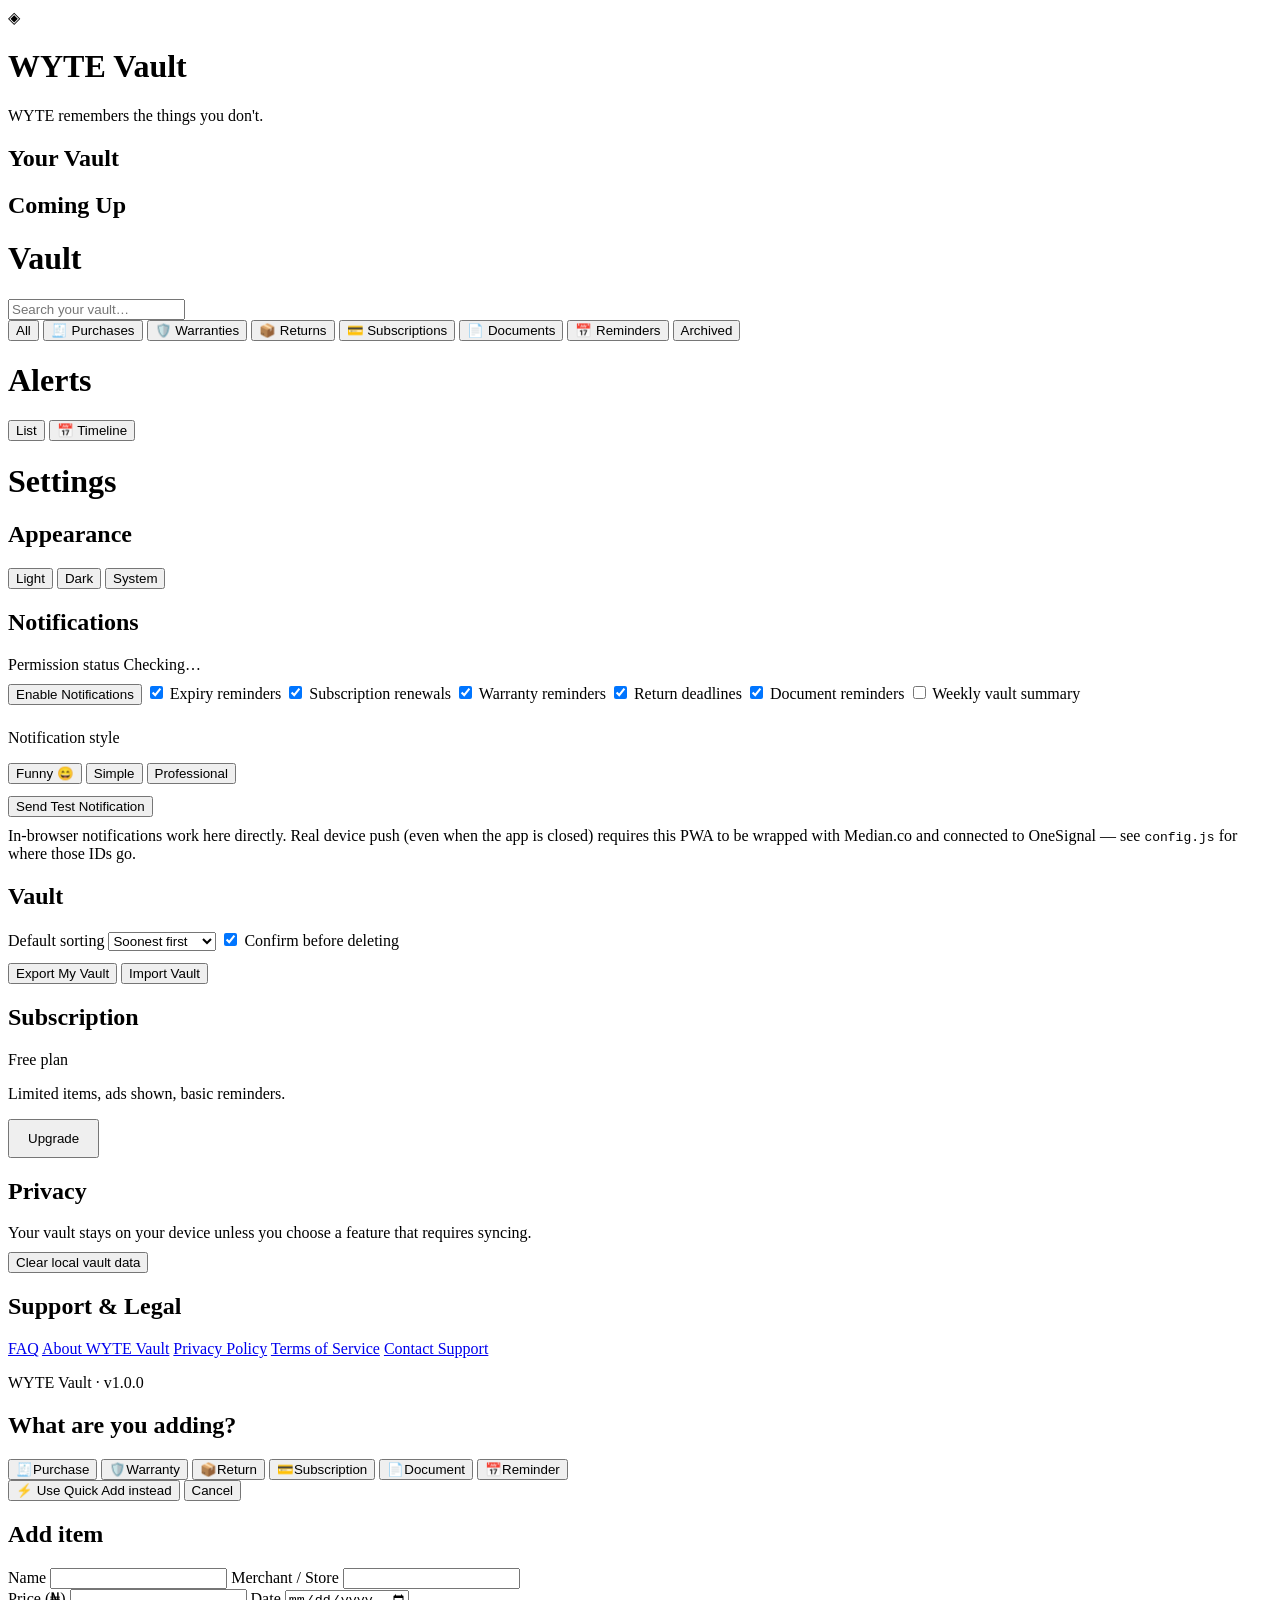
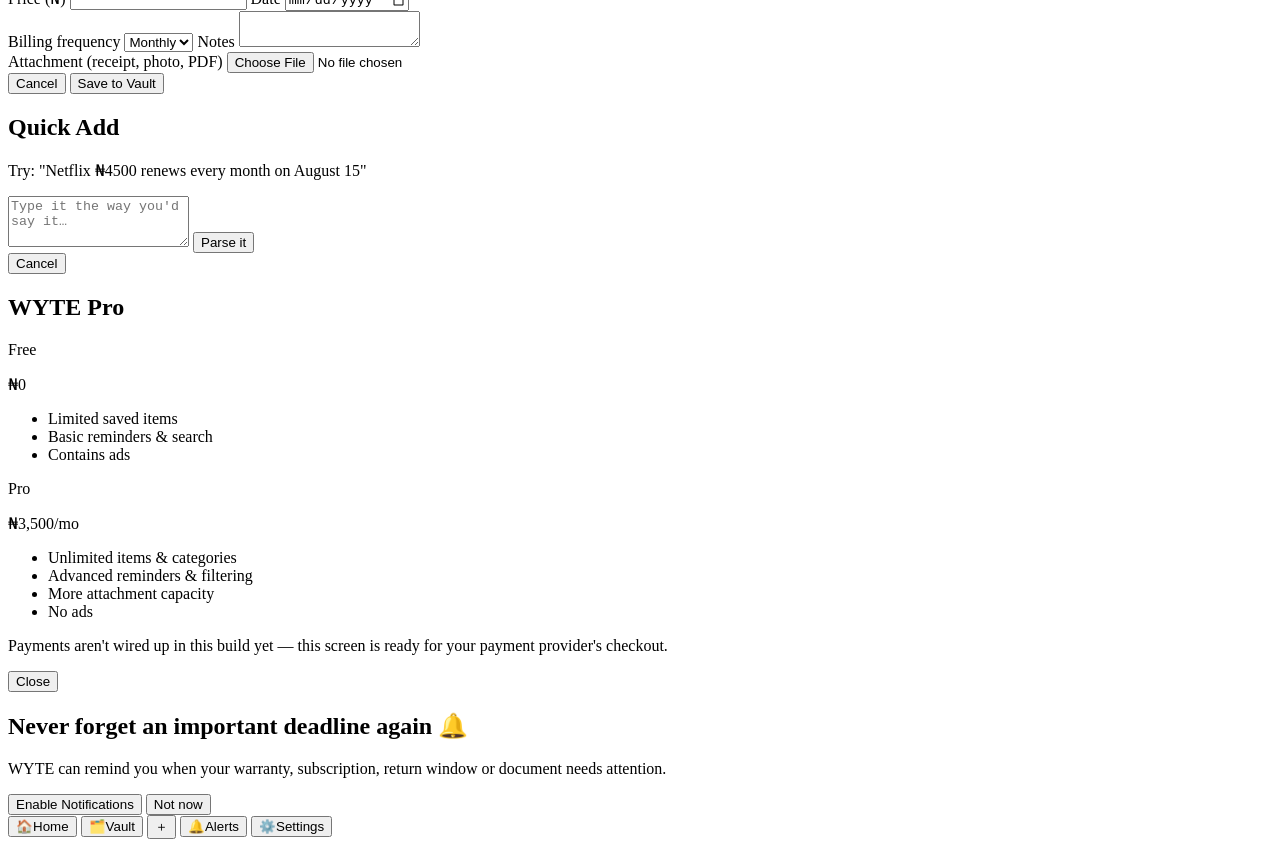
==== index.html @ b4e45feb "Rename index-2.html to index.html" ====
<!DOCTYPE html>
<html lang="en">
<head>
<meta charset="UTF-8">
<meta name="viewport" content="width=device-width, initial-scale=1, viewport-fit=cover">
<title>WYTE Vault — WYTE remembers the things you don't.</title>
<meta name="description" content="Track receipts, warranties, subscriptions and documents in one private vault. WYTE remembers the things you don't.">
<meta name="theme-color" content="#16332D">
<link rel="manifest" href="manifest.json">
<link rel="icon" type="image/png" sizes="32x32" href="assets/icons/favicon-32.png">
<link rel="icon" type="image/png" sizes="16x16" href="assets/icons/favicon-16.png">
<link rel="apple-touch-icon" href="assets/icons/apple-touch-icon.png">
<link rel="stylesheet" href="style.css">
<link rel="preconnect" href="https://fonts.googleapis.com">
<link rel="preconnect" href="https://fonts.gstatic.com" crossorigin>
<link href="https://fonts.googleapis.com/css2?family=Fraunces:opsz,wght@9..144,500;9..144,600;9..144,700&family=Public+Sans:wght@400;500;600;700&family=IBM+Plex+Mono:wght@500;600&display=swap" rel="stylesheet">
</head>
<body>

<div class="app">

  <!-- ===== HOME / DASHBOARD ===== -->
  <main id="view-home" class="view view--active" data-view="home">

    <header class="topbar">
      <div class="topbar__brand">
        <span class="brand-mark" aria-hidden="true">◈</span>
        <div>
          <h1 class="brand-title">WYTE Vault</h1>
          <p class="brand-tagline">WYTE remembers the things you don't.</p>
        </div>
      </div>
    </header>

    <section class="ledger-summary" aria-label="Vault overview">
      <h2 class="section-eyebrow">Your Vault</h2>
      <div class="ledger-summary__row" id="summary-row">
        <!-- filled by JS -->
      </div>
    </section>

    <section class="coming-up" aria-label="Coming up">
      <div class="section-head">
        <h2 class="section-eyebrow">Coming Up</h2>
      </div>
      <div id="coming-up-list" class="stack">
        <!-- filled by JS -->
      </div>
    </section>

  </main>

  <!-- ===== VAULT (ALL ITEMS) ===== -->
  <main id="view-vault" class="view" data-view="vault">
    <header class="subpage-header">
      <h1 class="subpage-title">Vault</h1>
    </header>

    <div class="search-row">
      <input type="search" id="search-input" class="search-input" placeholder="Search your vault…" aria-label="Search your vault">
    </div>

    <div class="filter-row" id="filter-row" role="tablist" aria-label="Filter by category">
      <button class="chip chip--active" data-filter="all" role="tab" aria-selected="true">All</button>
      <button class="chip" data-filter="purchase" role="tab" aria-selected="false">🧾 Purchases</button>
      <button class="chip" data-filter="warranty" role="tab" aria-selected="false">🛡️ Warranties</button>
      <button class="chip" data-filter="return" role="tab" aria-selected="false">📦 Returns</button>
      <button class="chip" data-filter="subscription" role="tab" aria-selected="false">💳 Subscriptions</button>
      <button class="chip" data-filter="document" role="tab" aria-selected="false">📄 Documents</button>
      <button class="chip" data-filter="reminder" role="tab" aria-selected="false">📅 Reminders</button>
      <button class="chip" data-filter="archived" role="tab" aria-selected="false">Archived</button>
    </div>

    <div id="vault-list" class="stack">
      <!-- filled by JS -->
    </div>
  </main>

  <!-- ===== ALERTS ===== -->
  <main id="view-alerts" class="view" data-view="alerts">
    <header class="subpage-header">
      <h1 class="subpage-title">Alerts</h1>
    </header>
    <div class="filter-row" style="margin-bottom:14px;">
      <button class="chip chip--active" id="alerts-mode-list" data-mode="list">List</button>
      <button class="chip" id="alerts-mode-timeline" data-mode="timeline">📅 Timeline</button>
    </div>
    <div id="alerts-list" class="stack">
      <!-- filled by JS -->
    </div>
    <div id="alerts-timeline" class="stack" style="display:none;">
      <!-- filled by JS -->
    </div>
  </main>

  <!-- ===== SETTINGS ===== -->
  <main id="view-settings" class="view" data-view="settings">
    <header class="subpage-header">
      <h1 class="subpage-title">Settings</h1>
    </header>

    <div class="settings-group">
      <h2 class="settings-group__title">Appearance</h2>
      <div class="segmented" id="appearance-segmented">
        <button class="segmented__btn" data-appearance="light">Light</button>
        <button class="segmented__btn" data-appearance="dark">Dark</button>
        <button class="segmented__btn" data-appearance="system">System</button>
      </div>
    </div>

    <div class="settings-group">
      <h2 class="settings-group__title">Notifications</h2>
      <div class="settings-row">
        <span>Permission status</span>
        <span class="settings-row__value" id="notif-permission-status">Checking…</span>
      </div>
      <button class="btn btn--ghost" id="enable-notif-btn" style="margin:10px 0;">Enable Notifications</button>
      <label class="toggle-row"><input type="checkbox" data-notif-pref="expiry" checked> Expiry reminders</label>
      <label class="toggle-row"><input type="checkbox" data-notif-pref="subscription" checked> Subscription renewals</label>
      <label class="toggle-row"><input type="checkbox" data-notif-pref="warranty" checked> Warranty reminders</label>
      <label class="toggle-row"><input type="checkbox" data-notif-pref="return" checked> Return deadlines</label>
      <label class="toggle-row"><input type="checkbox" data-notif-pref="document" checked> Document reminders</label>
      <label class="toggle-row"><input type="checkbox" data-notif-pref="weekly"> Weekly vault summary</label>

      <p class="field__label" style="margin-top:14px;">Notification style</p>
      <div class="segmented" id="notif-style-segmented">
        <button class="segmented__btn" data-style="funny">Funny 😄</button>
        <button class="segmented__btn" data-style="simple">Simple</button>
        <button class="segmented__btn" data-style="professional">Professional</button>
      </div>
      <button class="btn btn--ghost" id="send-test-notif-btn" style="margin-top:12px;">Send Test Notification</button>
      <p class="field__label" style="margin-top:10px; font-weight:400; color:var(--ink-muted);">
        In-browser notifications work here directly. Real device push (even when the app is closed) requires this PWA to be wrapped with Median.co and connected to OneSignal — see <code>config.js</code> for where those IDs go.
      </p>
    </div>

    <div class="settings-group">
      <h2 class="settings-group__title">Vault</h2>
      <label class="field" style="margin-bottom:10px;">
        <span class="field__label">Default sorting</span>
        <select id="setting-default-sort">
          <option value="soonest">Soonest first</option>
          <option value="newest">Newest added</option>
          <option value="name">Name (A–Z)</option>
        </select>
      </label>
      <label class="toggle-row"><input type="checkbox" id="setting-confirm-delete" checked> Confirm before deleting</label>
      <div class="settings-row" style="margin-top:12px;">
        <button class="btn btn--ghost" id="export-vault-btn">Export My Vault</button>
        <button class="btn btn--ghost" id="import-vault-btn">Import Vault</button>
        <input type="file" id="import-vault-input" accept="application/json" style="display:none;">
      </div>
    </div>

    <div class="settings-group">
      <h2 class="settings-group__title">Subscription</h2>
      <div class="plan-card" id="plan-card">
        <div>
          <p class="plan-card__name">Free plan</p>
          <p class="plan-card__desc">Limited items, ads shown, basic reminders.</p>
        </div>
        <button class="btn btn--primary" style="width:auto; padding:10px 18px;" id="open-pricing-btn">Upgrade</button>
      </div>
    </div>

    <div class="settings-group">
      <h2 class="settings-group__title">Privacy</h2>
      <p class="field__label" style="font-weight:400; color:var(--ink-muted); margin-bottom:10px;">
        Your vault stays on your device unless you choose a feature that requires syncing.
      </p>
      <button class="btn btn--ghost" id="clear-data-btn">Clear local vault data</button>
    </div>

    <div class="settings-group">
      <h2 class="settings-group__title">Support &amp; Legal</h2>
      <a class="settings-link" href="faq.html">FAQ</a>
      <a class="settings-link" href="about.html">About WYTE Vault</a>
      <a class="settings-link" href="privacy.html">Privacy Policy</a>
      <a class="settings-link" href="terms.html">Terms of Service</a>
      <a class="settings-link" href="mailto:support@wytevault.app">Contact Support</a>
    </div>

    <p class="app-version">WYTE Vault · v1.0.0</p>
  </main>

  <!-- ===== ADD ITEM: CATEGORY PICKER ===== -->
  <div id="sheet-add-category" class="sheet" aria-hidden="true">
    <div class="sheet__panel">
      <div class="sheet__handle" aria-hidden="true"></div>
      <h2 class="sheet__title">What are you adding?</h2>
      <div class="category-grid">
        <button class="category-btn" data-category="purchase"><span>🧾</span>Purchase</button>
        <button class="category-btn" data-category="warranty"><span>🛡️</span>Warranty</button>
        <button class="category-btn" data-category="return"><span>📦</span>Return</button>
        <button class="category-btn" data-category="subscription"><span>💳</span>Subscription</button>
        <button class="category-btn" data-category="document"><span>📄</span>Document</button>
        <button class="category-btn" data-category="reminder"><span>📅</span>Reminder</button>
      </div>
      <button class="btn btn--text" id="quick-add-open-btn">⚡ Use Quick Add instead</button>
      <button class="btn btn--text btn--muted" data-close-sheet="sheet-add-category">Cancel</button>
    </div>
  </div>

  <!-- ===== ADD ITEM: FORM ===== -->
  <div id="sheet-add-form" class="sheet" aria-hidden="true">
    <div class="sheet__panel">
      <div class="sheet__handle" aria-hidden="true"></div>
      <h2 class="sheet__title" id="add-form-title">Add item</h2>
      <form id="add-item-form" class="item-form">
        <label class="field">
          <span class="field__label" id="field-label-name">Name</span>
          <input type="text" name="name" id="field-name" required>
        </label>
        <label class="field" id="field-wrap-org">
          <span class="field__label" id="field-label-org">Merchant / Store</span>
          <input type="text" name="org" id="field-org">
        </label>
        <div class="field-row">
          <label class="field" id="field-wrap-price">
            <span class="field__label">Price (₦)</span>
            <input type="number" name="price" id="field-price" min="0" step="0.01">
          </label>
          <label class="field">
            <span class="field__label" id="field-label-date">Date</span>
            <input type="date" name="date" id="field-date" required>
          </label>
        </div>
        <label class="field" id="field-wrap-freq">
          <span class="field__label">Billing frequency</span>
          <select name="frequency" id="field-frequency">
            <option value="monthly">Monthly</option>
            <option value="yearly">Yearly</option>
            <option value="weekly">Weekly</option>
          </select>
        </label>
        <label class="field">
          <span class="field__label">Notes</span>
          <textarea name="notes" id="field-notes" rows="2"></textarea>
        </label>
        <div class="field">
          <span class="field__label">Attachment (receipt, photo, PDF)</span>
          <input type="file" id="field-attachment" accept="image/*,application/pdf">
          <div id="attachment-preview"></div>
        </div>
        <div class="sheet__actions">
          <button type="button" class="btn btn--ghost" data-close-sheet="sheet-add-form">Cancel</button>
          <button type="submit" class="btn btn--primary">Save to Vault</button>
        </div>
      </form>
    </div>
  </div>

  <!-- ===== QUICK ADD ===== -->
  <div id="sheet-quick-add" class="sheet" aria-hidden="true">
    <div class="sheet__panel">
      <div class="sheet__handle" aria-hidden="true"></div>
      <h2 class="sheet__title">Quick Add</h2>
      <p class="sheet__hint">Try: "Netflix ₦4500 renews every month on August 15"</p>
      <textarea id="quick-add-input" class="quick-add-textarea" rows="3" placeholder="Type it the way you'd say it…"></textarea>
      <button class="btn btn--primary" id="quick-add-parse-btn" type="button">Parse it</button>
      <div id="quick-add-preview"></div>
      <button class="btn btn--text btn--muted" data-close-sheet="sheet-quick-add">Cancel</button>
    </div>
  </div>

  <!-- ===== ITEM DETAIL ===== -->
  <div id="sheet-detail" class="sheet" aria-hidden="true">
    <div class="sheet__panel">
      <div class="sheet__handle" aria-hidden="true"></div>
      <div id="detail-content"><!-- filled by JS --></div>
    </div>
  </div>

  <!-- ===== PRICING / UPGRADE ===== -->
  <div id="sheet-pricing" class="sheet" aria-hidden="true">
    <div class="sheet__panel">
      <div class="sheet__handle" aria-hidden="true"></div>
      <h2 class="sheet__title">WYTE Pro</h2>
      <div class="pricing-cards">
        <div class="pricing-card">
          <p class="pricing-card__name">Free</p>
          <p class="pricing-card__price">₦0</p>
          <ul class="pricing-card__list">
            <li>Limited saved items</li>
            <li>Basic reminders &amp; search</li>
            <li>Contains ads</li>
          </ul>
        </div>
        <div class="pricing-card pricing-card--pro">
          <p class="pricing-card__name">Pro</p>
          <p class="pricing-card__price" id="pro-price">₦3,500<span>/mo</span></p>
          <ul class="pricing-card__list">
            <li>Unlimited items &amp; categories</li>
            <li>Advanced reminders &amp; filtering</li>
            <li>More attachment capacity</li>
            <li>No ads</li>
          </ul>
        </div>
      </div>
      <p class="sheet__hint">Payments aren't wired up in this build yet — this screen is ready for your payment provider's checkout.</p>
      <button class="btn btn--text btn--muted" data-close-sheet="sheet-pricing">Close</button>
    </div>
  </div>

  <!-- ===== NOTIFICATION PERMISSION ===== -->
  <div id="sheet-notif-permission" class="sheet" aria-hidden="true">
    <div class="sheet__panel">
      <div class="sheet__handle" aria-hidden="true"></div>
      <h2 class="sheet__title">Never forget an important deadline again 🔔</h2>
      <p class="sheet__hint">WYTE can remind you when your warranty, subscription, return window or document needs attention.</p>
      <button class="btn btn--primary" id="notif-permission-enable-btn">Enable Notifications</button>
      <button class="btn btn--text btn--muted" data-close-sheet="sheet-notif-permission">Not now</button>
    </div>
  </div>

  <!-- ===== ONBOARDING ===== -->
  <div id="sheet-onboarding" class="sheet sheet--onboarding" aria-hidden="true">
    <div class="sheet__panel">
      <div id="onboarding-slides"></div>
    </div>
  </div>

  <!-- ===== BOTTOM NAV ===== -->
  <nav class="bottom-nav" aria-label="Primary">
    <button class="nav-btn nav-btn--active" data-nav="home">
      <span class="nav-icon" aria-hidden="true">🏠</span><span>Home</span>
    </button>
    <button class="nav-btn" data-nav="vault">
      <span class="nav-icon" aria-hidden="true">🗂️</span><span>Vault</span>
    </button>
    <button class="nav-btn nav-btn--add" id="nav-add-btn" aria-label="Add item">
      <span class="nav-icon nav-icon--add" aria-hidden="true">＋</span>
    </button>
    <button class="nav-btn" data-nav="alerts">
      <span class="nav-icon" aria-hidden="true">🔔</span><span>Alerts</span>
    </button>
    <button class="nav-btn" data-nav="settings">
      <span class="nav-icon" aria-hidden="true">⚙️</span><span>Settings</span>
    </button>
  </nav>

</div>

<script src="config.js"></script>
<script src="app.js"></script>
</body>
</html>
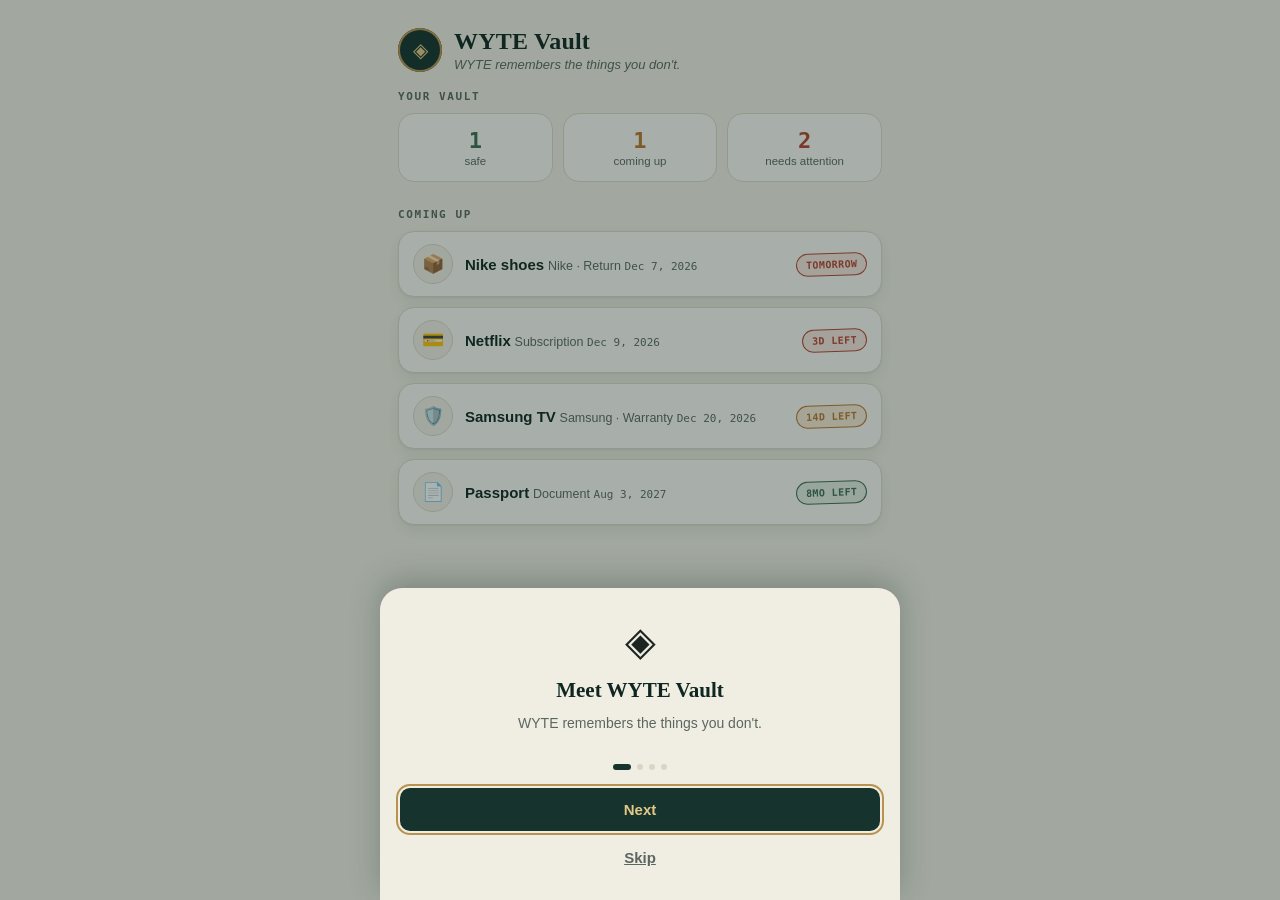
==== commit 21e6903b: "Add files via upload" ====
--- a/index.html
+++ b/index.html
@@ -128,10 +128,6 @@
         <button class="segmented__btn" data-style="simple">Simple</button>
         <button class="segmented__btn" data-style="professional">Professional</button>
       </div>
-      <button class="btn btn--ghost" id="send-test-notif-btn" style="margin-top:12px;">Send Test Notification</button>
-      <p class="field__label" style="margin-top:10px; font-weight:400; color:var(--ink-muted);">
-        In-browser notifications work here directly. Real device push (even when the app is closed) requires this PWA to be wrapped with Median.co and connected to OneSignal — see <code>config.js</code> for where those IDs go.
-      </p>
     </div>
 
     <div class="settings-group">
@@ -152,6 +148,30 @@
       </div>
     </div>
 
+    <div class="settings-group" id="settings-group-sync">
+      <h2 class="settings-group__title">Backup &amp; Sync <span class="badge-optional">optional</span></h2>
+      <p class="field__label" style="font-weight:400; color:var(--ink-muted); margin-bottom:10px;">
+        Your vault works fully without this. Signing in only backs up item details (not attachment files) to your Google account, so you can restore them if you lose this device.
+      </p>
+      <div id="sync-signed-out">
+        <button class="btn btn--ghost" id="google-signin-btn">
+          <img src="https://www.gstatic.com/images/branding/product/1x/gsa_512dp.png" alt="" width="16" height="16" style="vertical-align:-3px; margin-right:6px;">
+          Sign in with Google
+        </button>
+      </div>
+      <div id="sync-signed-in" style="display:none;">
+        <div class="settings-row" style="margin-bottom:10px;">
+          <span id="sync-account-email">—</span>
+          <button class="btn btn--text btn--muted" id="google-signout-btn" style="width:auto; padding:4px;">Sign out</button>
+        </div>
+        <p class="settings-row__value" id="sync-last-backup" style="margin-bottom:10px;">Not backed up yet</p>
+        <div class="settings-row">
+          <button class="btn btn--ghost" id="backup-now-btn">Back up now</button>
+          <button class="btn btn--ghost" id="restore-backup-btn">Restore latest</button>
+        </div>
+      </div>
+    </div>
+
     <div class="settings-group">
       <h2 class="settings-group__title">Subscription</h2>
       <div class="plan-card" id="plan-card">
@@ -184,7 +204,7 @@
   </main>
 
   <!-- ===== ADD ITEM: CATEGORY PICKER ===== -->
-  <div id="sheet-add-category" class="sheet" aria-hidden="true">
+  <dialog id="sheet-add-category" class="sheet">
     <div class="sheet__panel">
       <div class="sheet__handle" aria-hidden="true"></div>
       <h2 class="sheet__title">What are you adding?</h2>
@@ -199,10 +219,10 @@
       <button class="btn btn--text" id="quick-add-open-btn">⚡ Use Quick Add instead</button>
       <button class="btn btn--text btn--muted" data-close-sheet="sheet-add-category">Cancel</button>
     </div>
-  </div>
+  </dialog>
 
   <!-- ===== ADD ITEM: FORM ===== -->
-  <div id="sheet-add-form" class="sheet" aria-hidden="true">
+  <dialog id="sheet-add-form" class="sheet">
     <div class="sheet__panel">
       <div class="sheet__handle" aria-hidden="true"></div>
       <h2 class="sheet__title" id="add-form-title">Add item</h2>
@@ -248,10 +268,10 @@
         </div>
       </form>
     </div>
-  </div>
+  </dialog>
 
   <!-- ===== QUICK ADD ===== -->
-  <div id="sheet-quick-add" class="sheet" aria-hidden="true">
+  <dialog id="sheet-quick-add" class="sheet">
     <div class="sheet__panel">
       <div class="sheet__handle" aria-hidden="true"></div>
       <h2 class="sheet__title">Quick Add</h2>
@@ -261,18 +281,18 @@
       <div id="quick-add-preview"></div>
       <button class="btn btn--text btn--muted" data-close-sheet="sheet-quick-add">Cancel</button>
     </div>
-  </div>
+  </dialog>
 
   <!-- ===== ITEM DETAIL ===== -->
-  <div id="sheet-detail" class="sheet" aria-hidden="true">
+  <dialog id="sheet-detail" class="sheet">
     <div class="sheet__panel">
       <div class="sheet__handle" aria-hidden="true"></div>
       <div id="detail-content"><!-- filled by JS --></div>
     </div>
-  </div>
+  </dialog>
 
   <!-- ===== PRICING / UPGRADE ===== -->
-  <div id="sheet-pricing" class="sheet" aria-hidden="true">
+  <dialog id="sheet-pricing" class="sheet">
     <div class="sheet__panel">
       <div class="sheet__handle" aria-hidden="true"></div>
       <h2 class="sheet__title">WYTE Pro</h2>
@@ -300,10 +320,10 @@
       <p class="sheet__hint">Payments aren't wired up in this build yet — this screen is ready for your payment provider's checkout.</p>
       <button class="btn btn--text btn--muted" data-close-sheet="sheet-pricing">Close</button>
     </div>
-  </div>
+  </dialog>
 
   <!-- ===== NOTIFICATION PERMISSION ===== -->
-  <div id="sheet-notif-permission" class="sheet" aria-hidden="true">
+  <dialog id="sheet-notif-permission" class="sheet">
     <div class="sheet__panel">
       <div class="sheet__handle" aria-hidden="true"></div>
       <h2 class="sheet__title">Never forget an important deadline again 🔔</h2>
@@ -311,14 +331,32 @@
       <button class="btn btn--primary" id="notif-permission-enable-btn">Enable Notifications</button>
       <button class="btn btn--text btn--muted" data-close-sheet="sheet-notif-permission">Not now</button>
     </div>
-  </div>
+  </dialog>
 
   <!-- ===== ONBOARDING ===== -->
-  <div id="sheet-onboarding" class="sheet sheet--onboarding" aria-hidden="true">
+  <dialog id="sheet-onboarding" class="sheet sheet--onboarding">
     <div class="sheet__panel">
       <div id="onboarding-slides"></div>
     </div>
-  </div>
+  </dialog>
+
+  <!-- ===== AD (self-hosted cross-promo, replaces third-party ad network) ===== -->
+  <dialog id="sheet-ad" class="sheet sheet--ad">
+    <div class="sheet__panel sheet__panel--ad">
+      <div class="ad-video-wrap">
+        <video id="ad-video" src="assets/ads/wynote-promo.mp4" playsinline muted autoplay></video>
+        <span class="ad-badge">Ad</span>
+        <button class="ad-close-btn" id="ad-close-btn" disabled>
+          <span id="ad-close-count">8</span>
+        </button>
+      </div>
+      <div class="ad-footer">
+        <p class="ad-footer__text">Wynote — from the makers of WYTE Vault</p>
+        <button class="btn btn--primary" id="ad-cta-btn">Try Wynote</button>
+        <button class="btn btn--text btn--muted" id="ad-remove-ads-btn">Remove ads with Pro</button>
+      </div>
+    </div>
+  </dialog>
 
   <!-- ===== BOTTOM NAV ===== -->
   <nav class="bottom-nav" aria-label="Primary">
@@ -341,6 +379,9 @@
 
 </div>
 
+<script src="https://www.gstatic.com/firebasejs/10.12.2/firebase-app-compat.js"></script>
+<script src="https://www.gstatic.com/firebasejs/10.12.2/firebase-auth-compat.js"></script>
+<script src="https://www.gstatic.com/firebasejs/10.12.2/firebase-firestore-compat.js"></script>
 <script src="config.js"></script>
 <script src="app.js"></script>
 </body>
--- a/style.css
+++ b/style.css
@@ -0,0 +1,407 @@
+/* =========================================================
+   WYTE VAULT — design tokens
+   Concept: a bank-vault ledger. Deep ink-teal + brass accent,
+   stamped circular status badges, monospace ledger digits.
+   ========================================================= */
+:root{
+  --ink-900: #0F2622;
+  --ink-800: #16332D;
+  --ink-700: #1F473F;
+  --brass:   #B9924F;
+  --brass-light: #E4C888;
+  --paper:   #F0EEE3;
+  --paper-raised: #FAF9F3;
+  --paper-line: #DAD6C6;
+  --ink-text: #1B2420;
+  --ink-muted: #5B6660;
+
+  --red:    #B4432E;
+  --red-bg: #F6E4DE;
+  --amber:  #B9762F;
+  --amber-bg: #F5E7D3;
+  --yellow: #8C8330;
+  --yellow-bg: #F2EFD5;
+  --green:  #3F6B4E;
+  --green-bg: #E1EBE1;
+
+  --font-display: 'Fraunces', Georgia, serif;
+  --font-body: 'Public Sans', -apple-system, BlinkMacSystemFont, sans-serif;
+  --font-mono: 'IBM Plex Mono', ui-monospace, monospace;
+
+  --radius-sm: 10px;
+  --radius-md: 16px;
+  --radius-lg: 22px;
+
+  --shadow-card: 0 1px 2px rgba(15,38,34,0.06), 0 6px 16px rgba(15,38,34,0.07);
+  --shadow-sheet: 0 -8px 30px rgba(15,38,34,0.25);
+}
+
+html.theme-dark{
+  --paper: #12201D;
+  --paper-raised: #182B26;
+  --paper-line: #294038;
+  --ink-text: #EDEAE0;
+  --ink-muted: #9BAAA3;
+  --ink-900: #F3F1E7;
+}
+html.theme-dark .brand-mark{ box-shadow: inset 0 0 0 2px var(--brass); }
+html.theme-dark .nav-icon--add{ box-shadow: 0 4px 14px rgba(0,0,0,0.5); }
+
+*{ box-sizing: border-box; }
+html,body{ height: 100%; }
+body{
+  margin: 0;
+  background: var(--paper);
+  color: var(--ink-text);
+  font-family: var(--font-body);
+  -webkit-font-smoothing: antialiased;
+}
+button, input, select, textarea{ font-family: inherit; }
+button{ cursor: pointer; }
+@media (prefers-reduced-motion: reduce){
+  *{ animation-duration: 0.01ms !important; transition-duration: 0.01ms !important; }
+}
+
+.app{
+  max-width: 520px;
+  margin: 0 auto;
+  min-height: 100vh;
+  padding-bottom: 92px;
+  position: relative;
+}
+
+/* ---------- Views ---------- */
+.view{ display: none; padding: 20px 18px 12px; animation: fadeIn .25s ease; }
+.view--active{ display: block; }
+@keyframes fadeIn{ from{ opacity: 0; transform: translateY(6px);} to{ opacity: 1; transform: translateY(0);} }
+
+/* ---------- Top bar ---------- */
+.topbar{ padding: 8px 0 18px; }
+.topbar__brand{ display: flex; align-items: center; gap: 12px; }
+.brand-mark{
+  display: inline-flex; align-items: center; justify-content: center;
+  width: 44px; height: 44px; border-radius: 50%;
+  background: var(--ink-800); color: var(--brass-light);
+  font-size: 20px; flex-shrink: 0;
+  box-shadow: inset 0 0 0 2px var(--brass);
+}
+.brand-title{
+  font-family: var(--font-display); font-weight: 600; font-size: 24px;
+  margin: 0; letter-spacing: 0.2px; color: var(--ink-900);
+}
+.brand-tagline{ margin: 2px 0 0; font-size: 13px; color: var(--ink-muted); font-style: italic; }
+
+.subpage-header{ padding: 6px 0 16px; }
+.subpage-title{ font-family: var(--font-display); font-size: 26px; font-weight: 600; margin: 0; color: var(--ink-900); }
+
+.section-eyebrow{
+  font-family: var(--font-mono); font-size: 11px; letter-spacing: 1.6px; text-transform: uppercase;
+  color: var(--ink-muted); font-weight: 600; margin: 0 0 10px;
+}
+.section-head{ display: flex; align-items: baseline; justify-content: space-between; }
+
+/* ---------- Ledger summary ---------- */
+.ledger-summary{ margin-bottom: 26px; }
+.ledger-summary__row{
+  display: grid; grid-template-columns: repeat(3, 1fr); gap: 10px;
+}
+.stat-card{
+  background: var(--paper-raised);
+  border: 1px solid var(--paper-line);
+  border-radius: var(--radius-md);
+  padding: 14px 10px;
+  text-align: center;
+}
+.stat-card__num{ font-family: var(--font-mono); font-size: 22px; font-weight: 600; display: block; }
+.stat-card__label{ font-size: 11.5px; color: var(--ink-muted); margin-top: 2px; display: block; }
+.stat-card--safe .stat-card__num{ color: var(--green); }
+.stat-card--soon .stat-card__num{ color: var(--amber); }
+.stat-card--urgent .stat-card__num{ color: var(--red); }
+
+/* ---------- Item cards ---------- */
+.stack{ display: flex; flex-direction: column; gap: 10px; }
+
+.item-card{
+  display: flex; align-items: center; gap: 12px;
+  background: var(--paper-raised);
+  border: 1px solid var(--paper-line);
+  border-radius: var(--radius-md);
+  padding: 12px 14px;
+  box-shadow: var(--shadow-card);
+  text-align: left;
+  width: 100%;
+}
+.item-card__icon{
+  width: 40px; height: 40px; border-radius: 50%;
+  display: flex; align-items: center; justify-content: center;
+  font-size: 18px; flex-shrink: 0;
+  background: var(--paper); border: 1px solid var(--paper-line);
+}
+.item-card__body{ flex: 1; min-width: 0; }
+.item-card__name{ font-weight: 600; font-size: 15px; margin: 0 0 2px; color: var(--ink-900);
+  overflow: hidden; text-overflow: ellipsis; white-space: nowrap; }
+.item-card__sub{ font-size: 12.5px; color: var(--ink-muted); margin: 0; }
+.item-card__date{ font-family: var(--font-mono); font-size: 11px; color: var(--ink-muted); margin-top: 3px; }
+
+/* Stamp badge — the signature element */
+.stamp{
+  font-family: var(--font-mono);
+  font-size: 10px; font-weight: 600; letter-spacing: 0.4px; text-transform: uppercase;
+  padding: 5px 9px; border-radius: 999px; border: 1.5px solid currentColor;
+  white-space: nowrap; flex-shrink: 0;
+  transform: rotate(-2deg);
+}
+.stamp--urgent{ color: var(--red); background: var(--red-bg); }
+.stamp--soon{ color: var(--amber); background: var(--amber-bg); }
+.stamp--upcoming{ color: var(--yellow); background: var(--yellow-bg); }
+.stamp--safe{ color: var(--green); background: var(--green-bg); }
+.stamp--unknown{ color: var(--ink-muted); background: var(--paper); }
+
+/* ---------- Empty states ---------- */
+.empty-state{
+  text-align: center; padding: 44px 20px; color: var(--ink-muted);
+}
+.empty-state__icon{ font-size: 30px; display: block; margin-bottom: 10px; }
+.empty-state__title{ font-family: var(--font-display); font-size: 18px; color: var(--ink-900); margin: 0 0 6px; }
+.empty-state__body{ font-size: 13.5px; margin: 0 0 16px; }
+
+/* ---------- Search & filters ---------- */
+.search-row{ margin-bottom: 12px; }
+.search-input{
+  width: 100%; padding: 12px 14px; border-radius: var(--radius-md);
+  border: 1px solid var(--paper-line); background: var(--paper-raised);
+  font-size: 15px; color: var(--ink-text);
+}
+.search-input:focus{ outline: 2px solid var(--brass); outline-offset: 1px; }
+
+.filter-row{
+  display: flex; gap: 8px; overflow-x: auto; padding-bottom: 12px; margin-bottom: 6px;
+  scrollbar-width: none;
+}
+.filter-row::-webkit-scrollbar{ display: none; }
+.chip{
+  flex-shrink: 0; padding: 8px 13px; border-radius: 999px;
+  border: 1px solid var(--paper-line); background: var(--paper-raised);
+  font-size: 13px; color: var(--ink-text); white-space: nowrap;
+}
+.chip--active{ background: var(--ink-800); color: var(--brass-light); border-color: var(--ink-800); }
+.chip:focus-visible, button:focus-visible, input:focus-visible, textarea:focus-visible, select:focus-visible{
+  outline: 2px solid var(--brass); outline-offset: 2px;
+}
+
+/* ---------- Buttons ---------- */
+.btn{
+  border: none; border-radius: var(--radius-sm); padding: 13px 18px;
+  font-size: 15px; font-weight: 600; width: 100%;
+}
+.btn--primary{ background: var(--ink-800); color: var(--brass-light); }
+.btn--ghost{ background: var(--paper-raised); color: var(--ink-text); border: 1px solid var(--paper-line); }
+.btn--text{ background: none; color: var(--ink-700); text-decoration: underline; padding: 10px; }
+.btn--muted{ color: var(--ink-muted); }
+
+/* ---------- Bottom nav ---------- */
+.bottom-nav{
+  position: fixed; bottom: 0; left: 50%; transform: translateX(-50%);
+  width: 100%; max-width: 520px;
+  display: flex; align-items: center; justify-content: space-around;
+  background: var(--paper-raised); border-top: 1px solid var(--paper-line);
+  padding: 8px 6px calc(8px + env(safe-area-inset-bottom));
+  z-index: 40;
+}
+.nav-btn{
+  background: none; border: none; display: flex; flex-direction: column; align-items: center;
+  gap: 3px; font-size: 10.5px; color: var(--ink-muted); padding: 4px 8px; border-radius: 10px;
+}
+.nav-btn--active{ color: var(--ink-900); font-weight: 600; }
+.nav-icon{ font-size: 19px; }
+.nav-btn--add{ margin-top: -26px; }
+.nav-icon--add{
+  width: 52px; height: 52px; border-radius: 50%;
+  background: var(--ink-800); color: var(--brass-light);
+  display: flex; align-items: center; justify-content: center;
+  font-size: 26px; box-shadow: 0 4px 14px rgba(15,38,34,0.35);
+}
+
+/* ---------- Sheets (native <dialog> popups, bottom-sheet styled) ---------- */
+.sheet{
+  position: fixed; inset: 0 0 auto 0; margin: 0 auto; z-index: 60;
+  width: 100%; max-width: 520px; max-height: none;
+  border: none; padding: 0; background: none; color: inherit;
+  top: auto; bottom: 0;
+  overflow: visible;
+}
+.sheet::backdrop{
+  background: rgba(15,38,34,0.35);
+}
+.sheet__panel{
+  width: 100%; background: var(--paper);
+  border-radius: 22px 22px 0 0; padding: 10px 20px calc(24px + env(safe-area-inset-bottom));
+  max-height: 86vh; overflow-y: auto;
+  box-shadow: var(--shadow-sheet);
+}
+.sheet__handle{ width: 40px; height: 4px; border-radius: 999px; background: var(--paper-line); margin: 6px auto 14px; }
+.sheet__title{ font-family: var(--font-display); font-size: 20px; margin: 0 0 14px; color: var(--ink-900); }
+.sheet__hint{ font-size: 12.5px; color: var(--ink-muted); margin: -8px 0 12px; }
+.sheet__actions{ display: flex; gap: 10px; margin-top: 6px; }
+.sheet__actions .btn{ flex: 1; }
+.badge-optional{
+  font-family: var(--font-mono); font-size: 9.5px; font-weight: 500; text-transform: uppercase;
+  color: var(--ink-muted); border: 1px solid var(--paper-line); border-radius: 999px; padding: 2px 7px; margin-left: 6px; vertical-align: 1px;
+}
+
+@media (prefers-reduced-motion: no-preference){
+  .sheet[open]{ animation: sheet-in .22s cubic-bezier(.2,.8,.2,1); }
+  .sheet[open]::backdrop{ animation: backdrop-in .2s ease; }
+}
+@keyframes sheet-in{ from{ transform: translateY(100%);} to{ transform: translateY(0);} }
+@keyframes backdrop-in{ from{ opacity: 0;} to{ opacity: 1;} }
+
+
+/* ---------- Category grid ---------- */
+.category-grid{ display: grid; grid-template-columns: repeat(3, 1fr); gap: 10px; margin-bottom: 6px; }
+.category-btn{
+  display: flex; flex-direction: column; align-items: center; gap: 6px;
+  background: var(--paper-raised); border: 1px solid var(--paper-line);
+  border-radius: var(--radius-md); padding: 16px 6px; font-size: 12.5px; color: var(--ink-text); font-weight: 500;
+}
+.category-btn span{ font-size: 22px; }
+.category-btn:active{ background: var(--paper); }
+
+/* ---------- Forms ---------- */
+.item-form{ display: flex; flex-direction: column; gap: 12px; margin-top: 4px; }
+.field{ display: flex; flex-direction: column; gap: 5px; flex: 1; }
+.field__label{ font-size: 12.5px; font-weight: 600; color: var(--ink-muted); }
+.field input, .field select, .field textarea{
+  padding: 11px 12px; border-radius: var(--radius-sm); border: 1px solid var(--paper-line);
+  background: var(--paper-raised); font-size: 15px; color: var(--ink-text);
+}
+.field-row{ display: flex; gap: 10px; }
+.quick-add-textarea{
+  width: 100%; padding: 12px; border-radius: var(--radius-sm); border: 1px solid var(--paper-line);
+  background: var(--paper-raised); font-size: 15px; margin-bottom: 12px; resize: vertical;
+}
+
+/* ---------- Detail sheet ---------- */
+.detail-header{ display: flex; align-items: center; gap: 12px; margin-bottom: 16px; }
+.detail-header__icon{
+  width: 48px; height: 48px; border-radius: 50%; background: var(--paper-raised);
+  border: 1px solid var(--paper-line); display: flex; align-items: center; justify-content: center; font-size: 20px;
+}
+.detail-title{ font-family: var(--font-display); font-size: 20px; margin: 0; color: var(--ink-900); }
+.detail-countdown{ font-family: var(--font-mono); font-size: 13px; color: var(--ink-muted); margin-top: 2px; }
+.detail-rows{ display: flex; flex-direction: column; gap: 10px; margin-bottom: 18px; }
+.detail-row{ display: flex; justify-content: space-between; font-size: 14px; padding: 10px 0; border-bottom: 1px solid var(--paper-line); }
+.detail-row__label{ color: var(--ink-muted); }
+.detail-actions{ display: flex; flex-wrap: wrap; gap: 8px; }
+.detail-actions .btn{ flex: 1 1 45%; }
+.btn--danger{ background: var(--red-bg); color: var(--red); }
+
+.settings-stub{
+  background: var(--paper-raised); border: 1px solid var(--paper-line); border-radius: var(--radius-md);
+  padding: 16px; font-size: 13.5px; color: var(--ink-muted); margin-bottom: 14px;
+}
+
+/* ---------- Settings groups ---------- */
+.settings-group{
+  background: var(--paper-raised); border: 1px solid var(--paper-line); border-radius: var(--radius-md);
+  padding: 16px; margin-bottom: 14px;
+}
+.settings-group__title{
+  font-family: var(--font-display); font-size: 15px; margin: 0 0 12px; color: var(--ink-900);
+}
+.settings-row{ display: flex; align-items: center; justify-content: space-between; gap: 10px; font-size: 14px; }
+.settings-row__value{ font-family: var(--font-mono); font-size: 12.5px; color: var(--ink-muted); }
+.settings-link{
+  display: block; padding: 10px 0; font-size: 14px; color: var(--ink-text);
+  border-bottom: 1px solid var(--paper-line); text-decoration: none;
+}
+.settings-link:last-child{ border-bottom: none; }
+.app-version{ text-align: center; font-family: var(--font-mono); font-size: 11px; color: var(--ink-muted); margin: 18px 0 6px; }
+
+.toggle-row{
+  display: flex; align-items: center; gap: 10px; font-size: 14px; padding: 8px 0;
+  border-bottom: 1px solid var(--paper-line);
+}
+.toggle-row:last-of-type{ border-bottom: none; }
+.toggle-row input{ width: 18px; height: 18px; accent-color: var(--ink-800); }
+
+.segmented{ display: flex; background: var(--paper); border-radius: 999px; padding: 3px; border: 1px solid var(--paper-line); }
+.segmented__btn{ flex: 1; background: none; border: none; padding: 8px 6px; border-radius: 999px; font-size: 12.5px; color: var(--ink-muted); }
+.segmented__btn.is-active{ background: var(--ink-800); color: var(--brass-light); font-weight: 600; }
+
+.plan-card{
+  display: flex; align-items: center; justify-content: space-between; gap: 10px;
+}
+.plan-card__name{ font-weight: 600; margin: 0; font-size: 15px; }
+.plan-card__desc{ margin: 2px 0 0; font-size: 12.5px; color: var(--ink-muted); }
+
+/* ---------- Pricing sheet ---------- */
+.pricing-cards{ display: grid; grid-template-columns: 1fr 1fr; gap: 10px; margin-bottom: 14px; }
+.pricing-card{
+  border: 1px solid var(--paper-line); border-radius: var(--radius-md); padding: 14px 12px; background: var(--paper-raised);
+}
+.pricing-card--pro{ border-color: var(--brass); background: var(--ink-800); color: var(--paper-raised); }
+.pricing-card__name{ font-family: var(--font-display); font-size: 15px; margin: 0 0 4px; }
+.pricing-card__price{ font-family: var(--font-mono); font-size: 20px; font-weight: 600; margin: 0 0 10px; }
+.pricing-card__price span{ font-size: 11px; font-weight: 400; opacity: 0.8; }
+.pricing-card__list{ margin: 0; padding-left: 16px; font-size: 12px; line-height: 1.6; }
+.pricing-card--pro .pricing-card__list{ color: var(--brass-light); }
+
+/* ---------- Attachments ---------- */
+#field-attachment{ padding: 10px 0; background: none; border: none; }
+.attachment-chip{
+  display: flex; align-items: center; justify-content: space-between; gap: 8px;
+  background: var(--paper); border: 1px solid var(--paper-line); border-radius: var(--radius-sm);
+  padding: 8px 10px; font-size: 12.5px; margin-top: 6px;
+}
+.attachment-chip button{ background: none; border: none; color: var(--red); font-size: 12px; text-decoration: underline; }
+
+/* ---------- Timeline ---------- */
+.timeline-month{ font-family: var(--font-mono); font-size: 11px; letter-spacing: 1.4px; text-transform: uppercase; color: var(--ink-muted); margin: 16px 0 8px; }
+.timeline-month:first-child{ margin-top: 0; }
+
+/* ---------- Onboarding ---------- */
+.sheet--onboarding .sheet__panel{ max-height: 92vh; }
+.onboarding-slide{ text-align: center; padding: 20px 4px 6px; }
+.onboarding-slide__icon{ font-size: 40px; display: block; margin-bottom: 14px; }
+.onboarding-slide__title{ font-family: var(--font-display); font-size: 21px; margin: 0 0 10px; color: var(--ink-900); }
+.onboarding-slide__body{ font-size: 14px; color: var(--ink-muted); margin: 0 0 24px; line-height: 1.5; }
+.onboarding-dots{ display: flex; justify-content: center; gap: 6px; margin-bottom: 18px; }
+.onboarding-dot{ width: 6px; height: 6px; border-radius: 50%; background: var(--paper-line); }
+.onboarding-dot.is-active{ background: var(--ink-800); width: 18px; border-radius: 999px; }
+.onboarding-actions{ display: flex; flex-direction: column; gap: 8px; }
+
+/* ---------- Legal / static pages ---------- */
+.legal-page{ padding: 28px 20px 60px; }
+.legal-back{ display: inline-block; font-size: 13px; color: var(--ink-700); text-decoration: none; margin-bottom: 18px; }
+.legal-title{ font-family: var(--font-display); font-size: 28px; color: var(--ink-900); margin: 0 0 4px; }
+.legal-updated{ font-family: var(--font-mono); font-size: 11.5px; color: var(--ink-muted); margin: 0 0 24px; }
+.legal-section{ margin-bottom: 22px; }
+.legal-section h2{ font-family: var(--font-display); font-size: 16px; color: var(--ink-900); margin: 0 0 6px; }
+.legal-section p{ font-size: 14px; line-height: 1.6; color: var(--ink-text); margin: 0; }
+/* ---------- Ad interstitial ---------- */
+.sheet--ad{ inset: 0; top: 0; bottom: 0; margin: auto; max-width: 340px; }
+.sheet--ad::backdrop{ background: rgba(15,38,34,0.75); }
+.sheet__panel--ad{
+  border-radius: var(--radius-lg); padding: 0; overflow: hidden; max-height: none;
+}
+.ad-video-wrap{ position: relative; width: 100%; aspect-ratio: 570 / 1280; background: #000; }
+.ad-video-wrap video{ width: 100%; height: 100%; object-fit: cover; display: block; }
+.ad-badge{
+  position: absolute; top: 10px; left: 10px; background: rgba(0,0,0,0.55); color: #fff;
+  font-family: var(--font-mono); font-size: 10px; letter-spacing: 1px; text-transform: uppercase;
+  padding: 3px 8px; border-radius: 999px;
+}
+.ad-close-btn{
+  position: absolute; top: 10px; right: 10px; width: 30px; height: 30px; border-radius: 50%;
+  background: rgba(0,0,0,0.55); color: #fff; border: none; font-family: var(--font-mono); font-size: 12px;
+}
+.ad-close-btn:disabled{ opacity: 0.85; cursor: default; }
+.ad-close-btn.is-ready::before{ content: "✕"; }
+.ad-close-btn.is-ready span{ display: none; }
+.ad-footer{ padding: 14px 16px calc(16px + env(safe-area-inset-bottom)); text-align: center; }
+.ad-footer__text{ font-size: 12px; color: var(--ink-muted); margin: 0 0 10px; }
+.ad-footer .btn{ margin-bottom: 8px; }
+
+.legal-section a{ color: var(--ink-700); }
+
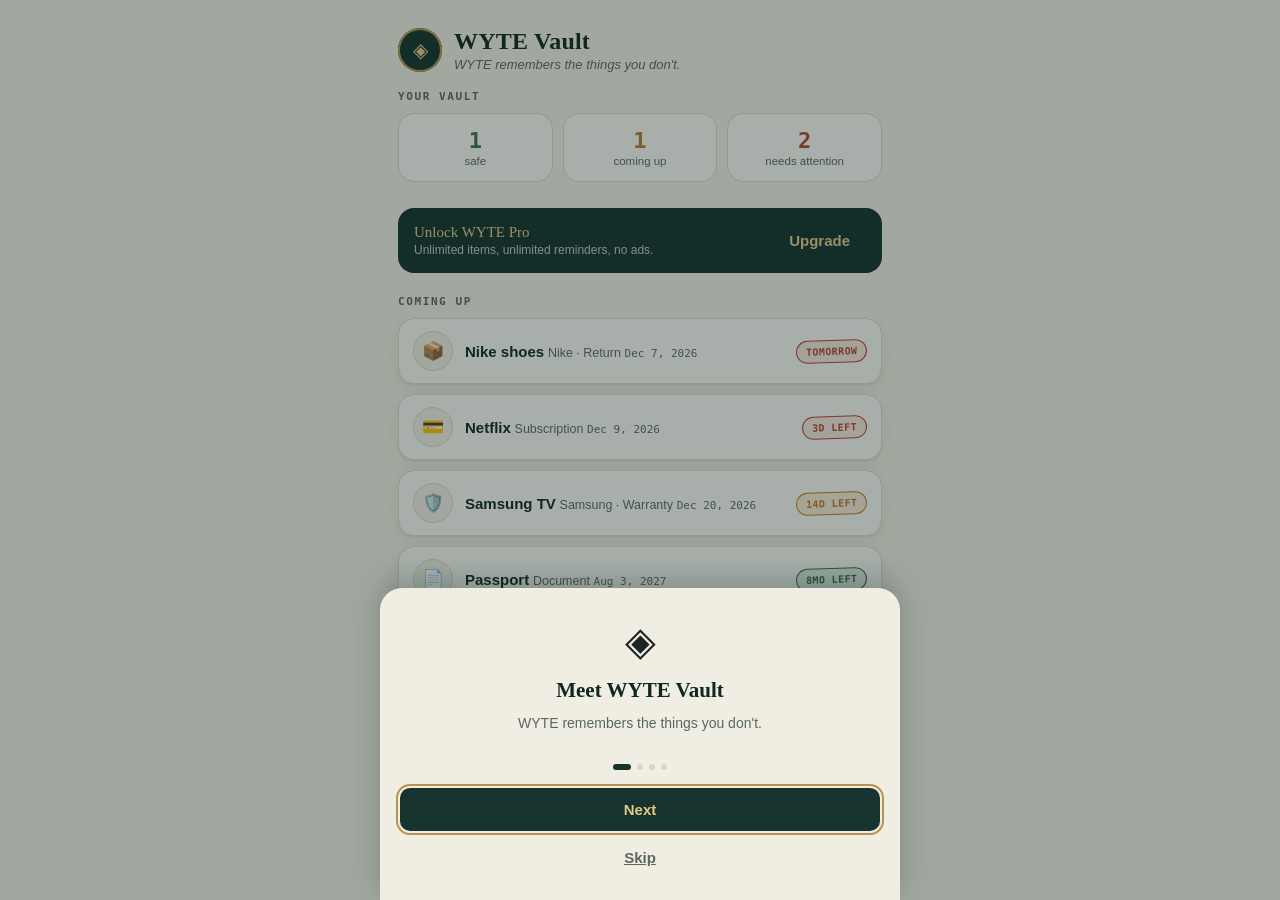
==== commit ceba981a: "Add files via upload" ====
--- a/index.html
+++ b/index.html
@@ -39,6 +39,14 @@
       </div>
     </section>
 
+    <section class="upgrade-banner" id="upgrade-banner">
+      <div>
+        <p class="upgrade-banner__title">Unlock WYTE Pro</p>
+        <p class="upgrade-banner__desc">Unlimited items, unlimited reminders, no ads.</p>
+      </div>
+      <button class="btn btn--primary" id="home-upgrade-btn" style="width:auto; padding:10px 16px;">Upgrade</button>
+    </section>
+
     <section class="coming-up" aria-label="Coming up">
       <div class="section-head">
         <h2 class="section-eyebrow">Coming Up</h2>
@@ -121,6 +129,7 @@
       <label class="toggle-row"><input type="checkbox" data-notif-pref="return" checked> Return deadlines</label>
       <label class="toggle-row"><input type="checkbox" data-notif-pref="document" checked> Document reminders</label>
       <label class="toggle-row"><input type="checkbox" data-notif-pref="weekly"> Weekly vault summary</label>
+      <p class="settings-row__value" id="notif-quota-status" style="margin-top:10px;"></p>
 
       <p class="field__label" style="margin-top:14px;">Notification style</p>
       <div class="segmented" id="notif-style-segmented">
@@ -297,7 +306,7 @@
       <div class="sheet__handle" aria-hidden="true"></div>
       <h2 class="sheet__title">WYTE Pro</h2>
       <div class="pricing-cards">
-        <div class="pricing-card">
+        <button type="button" class="pricing-card" data-plan="free">
           <p class="pricing-card__name">Free</p>
           <p class="pricing-card__price">₦0</p>
           <ul class="pricing-card__list">
@@ -305,8 +314,8 @@
             <li>Basic reminders &amp; search</li>
             <li>Contains ads</li>
           </ul>
-        </div>
-        <div class="pricing-card pricing-card--pro">
+        </button>
+        <button type="button" class="pricing-card pricing-card--pro" data-plan="pro">
           <p class="pricing-card__name">Pro</p>
           <p class="pricing-card__price" id="pro-price">₦3,500<span>/mo</span></p>
           <ul class="pricing-card__list">
@@ -315,10 +324,16 @@
             <li>More attachment capacity</li>
             <li>No ads</li>
           </ul>
-        </div>
-      </div>
-      <p class="sheet__hint">Payments aren't wired up in this build yet — this screen is ready for your payment provider's checkout.</p>
-      <button class="btn btn--text btn--muted" data-close-sheet="sheet-pricing">Close</button>
+        </button>
+      </div>
+
+      <label class="field" id="pricing-email-wrap" style="display:none; margin-bottom:12px;">
+        <span class="field__label">Email for checkout</span>
+        <input type="email" id="pricing-email" placeholder="you@example.com">
+      </label>
+
+      <button class="btn btn--primary" id="pricing-continue-btn" disabled>Continue to Payment</button>
+      <button class="btn btn--text btn--muted" data-close-sheet="sheet-pricing">Cancel</button>
     </div>
   </dialog>
 
@@ -349,6 +364,7 @@
         <button class="ad-close-btn" id="ad-close-btn" disabled>
           <span id="ad-close-count">8</span>
         </button>
+        <div class="ad-progress"><div class="ad-progress__fill" id="ad-progress-fill"></div></div>
       </div>
       <div class="ad-footer">
         <p class="ad-footer__text">Wynote — from the makers of WYTE Vault</p>
--- a/style.css
+++ b/style.css
@@ -338,14 +338,25 @@
 /* ---------- Pricing sheet ---------- */
 .pricing-cards{ display: grid; grid-template-columns: 1fr 1fr; gap: 10px; margin-bottom: 14px; }
 .pricing-card{
-  border: 1px solid var(--paper-line); border-radius: var(--radius-md); padding: 14px 12px; background: var(--paper-raised);
-}
-.pricing-card--pro{ border-color: var(--brass); background: var(--ink-800); color: var(--paper-raised); }
+  border: 2px solid var(--paper-line); border-radius: var(--radius-md); padding: 14px 12px; background: var(--paper-raised);
+  text-align: left; font-family: inherit; cursor: pointer;
+}
+.pricing-card--pro{ border-color: var(--paper-line); background: var(--ink-800); color: var(--paper-raised); }
+.pricing-card.is-selected{ border-color: var(--brass); box-shadow: 0 0 0 2px rgba(185,146,79,0.25); }
 .pricing-card__name{ font-family: var(--font-display); font-size: 15px; margin: 0 0 4px; }
 .pricing-card__price{ font-family: var(--font-mono); font-size: 20px; font-weight: 600; margin: 0 0 10px; }
 .pricing-card__price span{ font-size: 11px; font-weight: 400; opacity: 0.8; }
 .pricing-card__list{ margin: 0; padding-left: 16px; font-size: 12px; line-height: 1.6; }
 .pricing-card--pro .pricing-card__list{ color: var(--brass-light); }
+#pricing-continue-btn:disabled{ opacity: 0.5; }
+
+/* ---------- Home upgrade banner ---------- */
+.upgrade-banner{
+  display: flex; align-items: center; justify-content: space-between; gap: 12px;
+  background: var(--ink-800); border-radius: var(--radius-md); padding: 14px 16px; margin-bottom: 22px;
+}
+.upgrade-banner__title{ font-family: var(--font-display); color: var(--brass-light); font-size: 15px; margin: 0 0 2px; }
+.upgrade-banner__desc{ color: rgba(250,249,243,0.75); font-size: 12px; margin: 0; }
 
 /* ---------- Attachments ---------- */
 #field-attachment{ padding: 10px 0; background: none; border: none; }
@@ -380,28 +391,47 @@
 .legal-section h2{ font-family: var(--font-display); font-size: 16px; color: var(--ink-900); margin: 0 0 6px; }
 .legal-section p{ font-size: 14px; line-height: 1.6; color: var(--ink-text); margin: 0; }
 /* ---------- Ad interstitial ---------- */
-.sheet--ad{ inset: 0; top: 0; bottom: 0; margin: auto; max-width: 340px; }
-.sheet--ad::backdrop{ background: rgba(15,38,34,0.75); }
+.sheet--ad{
+  inset: 0; top: 0; bottom: 0; margin: auto;
+  width: 90%; max-width: 360px; height: min(640px, 88vh);
+}
+.sheet--ad::backdrop{ background: rgba(15,38,34,0.8); }
 .sheet__panel--ad{
+  display: flex; flex-direction: column; height: 100%;
   border-radius: var(--radius-lg); padding: 0; overflow: hidden; max-height: none;
 }
-.ad-video-wrap{ position: relative; width: 100%; aspect-ratio: 570 / 1280; background: #000; }
-.ad-video-wrap video{ width: 100%; height: 100%; object-fit: cover; display: block; }
+.ad-video-wrap{
+  position: relative; flex: 1 1 auto; min-height: 0;
+  background: #000; display: flex; align-items: center; justify-content: center;
+}
+.ad-video-wrap video{ width: 100%; height: 100%; object-fit: contain; display: block; background: #000; }
 .ad-badge{
-  position: absolute; top: 10px; left: 10px; background: rgba(0,0,0,0.55); color: #fff;
+  position: absolute; top: 10px; left: 10px; background: rgba(0,0,0,0.6); color: #fff;
   font-family: var(--font-mono); font-size: 10px; letter-spacing: 1px; text-transform: uppercase;
-  padding: 3px 8px; border-radius: 999px;
+  padding: 3px 8px; border-radius: 999px; z-index: 2;
 }
 .ad-close-btn{
-  position: absolute; top: 10px; right: 10px; width: 30px; height: 30px; border-radius: 50%;
-  background: rgba(0,0,0,0.55); color: #fff; border: none; font-family: var(--font-mono); font-size: 12px;
-}
-.ad-close-btn:disabled{ opacity: 0.85; cursor: default; }
+  position: absolute; top: 10px; right: 10px; z-index: 2;
+  width: 34px; height: 34px; border-radius: 50%;
+  background: rgba(0,0,0,0.65); color: #fff; border: 1.5px solid rgba(255,255,255,0.5);
+  font-family: var(--font-mono); font-size: 13px; font-weight: 600;
+  display: flex; align-items: center; justify-content: center;
+}
+.ad-close-btn:disabled{ cursor: default; }
+.ad-close-btn.is-ready{ background: rgba(0,0,0,0.8); border-color: #fff; }
 .ad-close-btn.is-ready::before{ content: "✕"; }
 .ad-close-btn.is-ready span{ display: none; }
-.ad-footer{ padding: 14px 16px calc(16px + env(safe-area-inset-bottom)); text-align: center; }
+.ad-progress{
+  position: absolute; left: 0; right: 0; bottom: 0; height: 3px; z-index: 2;
+  background: rgba(255,255,255,0.25);
+}
+.ad-progress__fill{ height: 100%; background: var(--brass-light); width: 0%; transition: width 1s linear; }
+.ad-footer{
+  flex: 0 0 auto; padding: 14px 16px calc(16px + env(safe-area-inset-bottom));
+  text-align: center; background: var(--paper-raised);
+}
 .ad-footer__text{ font-size: 12px; color: var(--ink-muted); margin: 0 0 10px; }
-.ad-footer .btn{ margin-bottom: 8px; }
+.ad-footer .btn{ margin-bottom: 8px; width: 100%; }
 
 .legal-section a{ color: var(--ink-700); }
 
